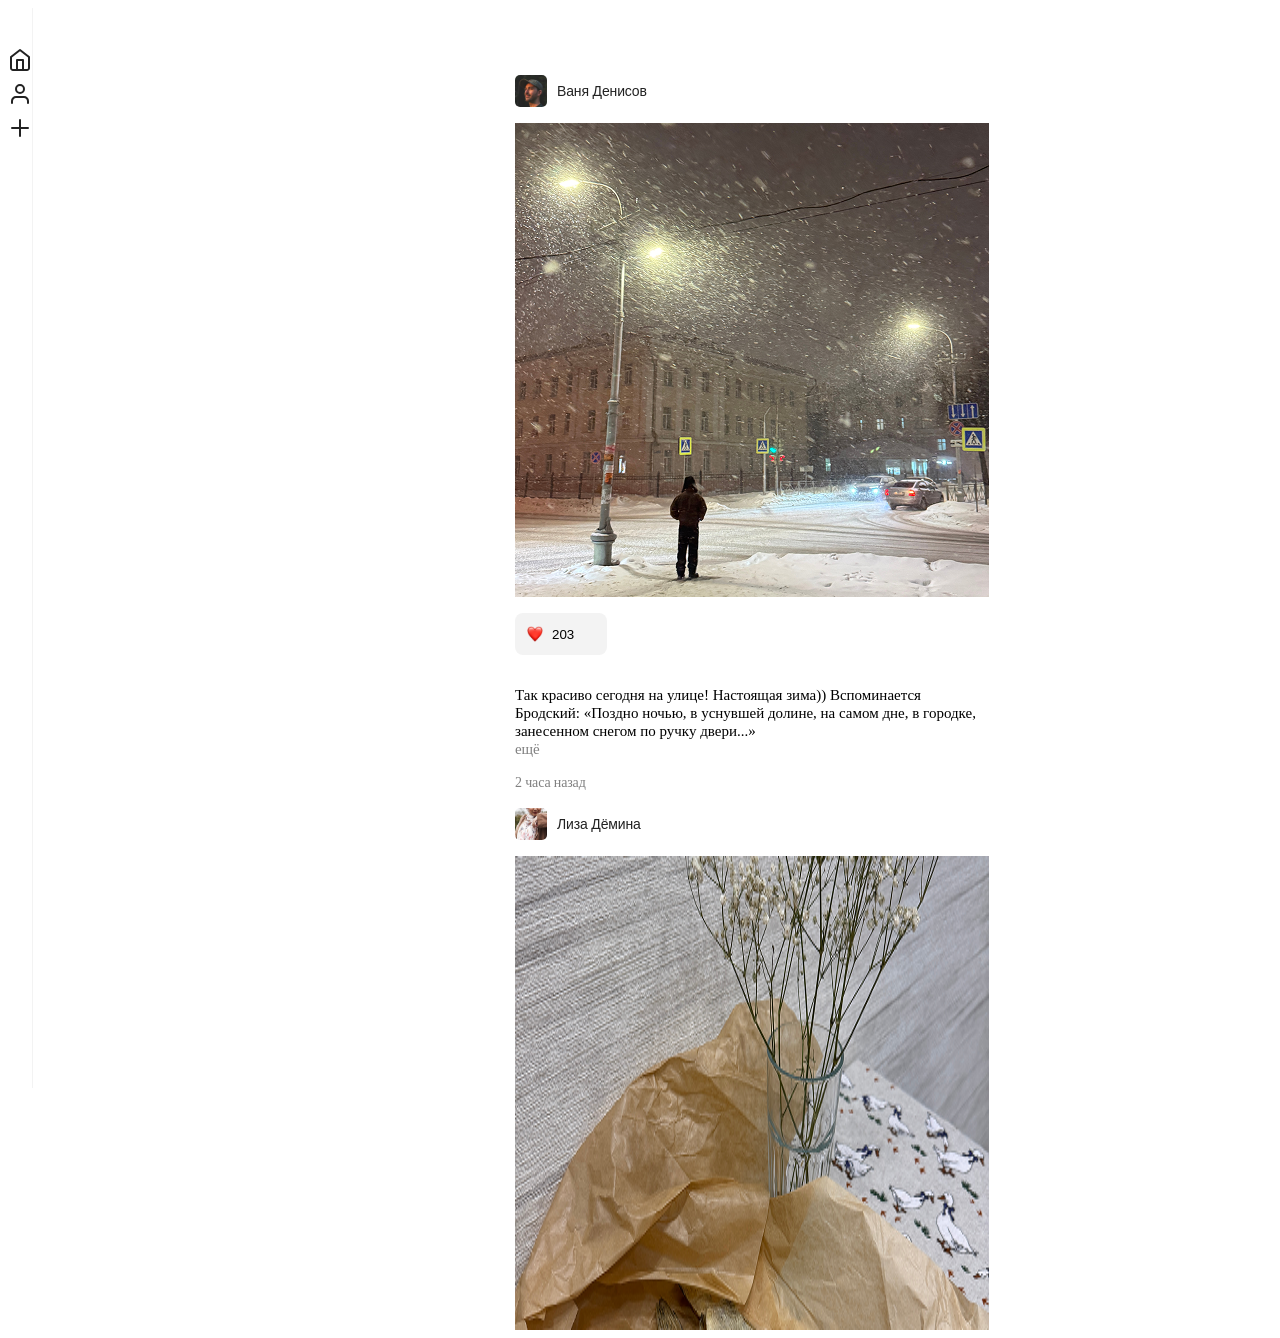
==== web_project/home.html @ cd6565c9 "Add files via upload" ====
<!DOCTYPE html>
<html lang="en">
<head>
    <meta charset="UTF-8">
    <meta name="viewport" content="width=device-width, initial-scale=1.0">
    <title>Home</title>
    <link rel="stylesheet" href="src/index.css">
</head>
<body>
    <div class="home-container">
        <div class="home-container__nav">
            <div class="home-container__nav-item">
                <img src="src/image/home.svg" alt="not icon" class="home-container__nav-item-img">
                <img src="src/image/user.svg" alt="not icon" class="home-container__nav-item-img">
                <img src="src/image/plus.svg" alt="not icon" class="home-container__nav-item-img">
            </div>
        </div>
        <div class="home-container__block">
            <div class="home-container__block-frame"></div>
            <div class="home-container__block-post">
                <div class="home-container__block-main">
                    <div class="home-container__block-user">
                        <img class="home-container__block-img" src="src/image/user_ivan.svg" alt="No avatar">
                        <span class="home-container__block-text-user">Ваня Денисов</span>
                    </div>
                    <div class="home-container__block-add">
                        <button type="button" class="home-container__block-add-btn"></button>
                    </div>
                </div>
                <img class="home-container__block-image-post" src="src/image/home_ivan.png" alt="My image not found">
                <div class="home-container__block-like">
                    <img class="home-container__block-like-img" src="src/image/like.svg" alt="not like">
                    <button class="home-container__block-like-btn">203</button>
                </div>
                <div class="home-container__block-description">
                    <blockquote>
                        <p>
                            Так красиво сегодня на улице! Настоящая зима)) Вспоминается 
                            Бродский: «Поздно ночью, в уснувшей долине, на самом дне, в городке, занесенном снегом по ручку двери...» 
                        </p>
                    </blockquote>
                    <a class="home-container__block-link">ещё</a>
                    <span class="home-container__block-date">2 часа назад</span>
                </div>
            </div>
            <div class="home-container__block-post">
                    <div class="home-container__block-main">
                        <div class="home-container__block-user">
                            <img class="home-container__block-img" src="src/image/user_liza.svg" alt="No avatar">
                            <span class="home-container__block-text-user">Лиза Дёмина</span>
                        </div>
                    </div>
                    <img class="home-container__block-image-post" src="src/image/home_liza.png" alt="My image not found">
            </div>   
        </div>
    </div>
</body>
</html>
---- web_project/src/index.css ----
@font-face {
  font-family: "Golos-UI_VF";
  font-style: normal;
  font-weight: 400;
  /* Браузер сначала попробует найти шрифт локально */
    src: local("Golos-UI_VF"),
       /* Если не получилось, загрузит ttf2 */
       url("/fonts/Golos-UI_VF.ttf") format("ttf");
    src: local("Golos-UI_Medium"),
    url("/fonts/Golos-UI_Medium.ttf") format("ttf");
    src: local("Golos-UI_Regular"),
    url("/fonts/Golos-UI_Regular.ttf") format("ttf"),
}
.container {
    background: #FFFFFF;
    margin: 0;
    display: flex;
    justify-content: center;
    
}
.container__main {
   display: flex;
   flex-direction: column;
   justify-content: center;
   width: 462px;
   height: 501px;
  
}
.container__img {
    width: 462px;
    height: 501px;
   
}
.login-block {
    display: flex;
    flex-direction: column;
    justify-content: space-between;
    align-items: flex-start;
    padding: 0;
    gap: 32px;
    width: 343px;
    height: 251px;
    top: calc(50% - 251px/2 + 0.5px);


}
.login-block__form {
    display: flex;
    flex-direction: column;
    gap: 16px;
    margin-left: 107px;
    margin-top: 300px;
    
}

.login-block__form-label {
    font-weight: 400;
    font-size: 13px;
    line-height: 16px;
    letter-spacing: -0.08px;
    color: #222222;
    
}
.login-block__form-text {
    font-weight: 400;
    font-size: 15px;
    line-height: 18px;
    letter-spacing: -0.15px;
    color: #222222;
 
}
.login-block__form-input {
    display: flex;
    justify-content: space-between;
    margin: 0 auto;
    font-style: normal;
    font-weight: 400;
    font-size: 15px;
    line-height: 18px;
    width: 343px;
    height: 44px;
    background: #F2F3F5;
    border-radius: 10px;
    border: none;
}
.login-block__form-bth {
    display: flex;
    justify-content: center;
    align-items: center;
    padding: 0 16px;
    color: #FFFFFF;
    width: 343px;
    height: 48px;
    font-weight: 500;
    font-style: Medium;
    font-size: 16px;
    line-height: 100%;
    background: #222222;
    border-radius: 10px;
}
.login-block__form-help {
    font-style: normal;
    white-space: nowrap;
    font-weight: 400;
    font-size: 13px;
    line-height: 16px;
    letter-spacing: -0.08px;
    color: #808080;

}
.login-block__form-inputblock {
    display: flex;
    width: 343px;
}
.login-block__form-vector {
    display: flex;
    margin: 10px 10px 0 -40px;
    width: 24px;
    height: 24px;
    background: transparent;
    background-image: url(/src/image/img_glaz.svg);
    border: none;
}
.home-container {
    display: flex;
}
.home-container__nav {
    display: flex;
    flex-direction: column;
    justify-content: space-between;
    width: 72px;
    height: 1080px;
    background: #FFFFFF;
    border-right: 1px solid rgba(34, 34, 34, 0.05);

}
.home-container__nav-item {
    display: flex;
    flex-direction: column;
    align-items: center;
    gap: 10px;
    margin-top: 40px;
    
}
.home-container__nav-item-img {
    width: 24px;
    height: 24px;
}
.home-container__block {
    display: flex;
    flex-direction: column;
}
.home-container__block-frame {
    width: 1369px;
    height: 51px;
}
.home-container__block-post {
    display: flex;
    flex-direction: column;
    justify-content: center;
    align-items: flex-start;
    margin-left: 482px;
}


.home-container__block-user {
    display: flex;
    align-items: center;
    padding: 0;
    gap: 10px;
    width: 132px;
    height: 32px;
}
.home-container__block-main {

    display: flex;
    justify-content: space-between;
    align-items: center;
    padding: 0;
    width: 474px;
    height: 32px;
    margin-top: 16px;
    margin-bottom: 16px;
}
.home-container__block-img {
    width: 32px;
    height: 32px;
    border-radius: 5px; ;
}

.home-container__block-add {
    display: flex;
    justify-content: right;
}
.home-container__block-add-btn {
    width: 24px;
    height: 24px;
    border: none;
    background: transparent;
    background-image: url(/src/image/edit_add_post.svg);
}
.home-container__block-image-post {
    width: 474px;
    height: 474px;
}
.home-container__block-like {
    display: flex;
    align-items: center;
    padding: 6px 12px;
    gap: 3px;
    width: 68px;
    height: 30px;
    margin-top: 16px;
    margin-bottom: 16px;
    background: rgba(34, 34, 34, 0.05);
    border-radius: 8px;

}
.home-container__block-like-img {
    width: 16px;
    height: 16px;
}
.home-container__block-like-btn {
    border: none;
    background: transparent;
}
.home-container__block-description {
    display: flex;
    flex-direction: column;
    width: 100%;
    height: auto;
    gap: 16px;
}
.home-container__block-link {
    width: 28px;
    height: 18px;
    font-style: normal;
    font-weight: 400;
    font-size: 15px;
    line-height: 18px;
    letter-spacing: -0.15px;
    color: #808080;
    font-family: "Golos-UI_Regular, sans-serif";

}
.home-container__block-date {
    font-weight: 400;
    font-size: 14px;
    line-height: 18px;
    letter-spacing: -0.15px;
    color: #808080;
    font-family: "Golos-UI_Regular, sans-serif";
}
.home-container__block-text-user {
    width: 90px;
    height: 18px;
    font-family: "Golos-UI_Medium", sans-serif;
    font-style: normal;
    font-weight: 500;
    font-size: 14px;
    line-height: 18px;
    display: flex;
    align-items: center;
    letter-spacing: -0.15px;
    color: #222222;



}

.profile-container {
    display: flex;
    justify-content: center;
}
.profile-container__block {
    display: flex;
    flex-direction: column;
    justify-content: center ;
    align-items: center;
    margin-bottom: 30px;
}
.profile-container__dop {
    display: flex;
    align-items: center;
    padding: 6px 10px;
    gap: 6px;
    width: 101px;
    height: 30px;
    background: #F2F3F5;
    border-radius: 6px;

}
.profile-container__text {
    width: auto;
    height: 18px;
    font-style: normal;
    font-weight: 400;
    font-size: 15px;
    line-height: 18px;
    letter-spacing: -0.15px;
    color: #222222;


}
.profile-container__picture {
    width: 16px;
    height: 16px;
}
.profile-container__post {
    display: flex;
    flex-wrap: wrap;
  
    justify-content: center;
    padding: 0;
    gap: 2.48px;
  
}
.profile-container_image-post {
    width: 322px;
    height: 322px;
    background: #B4B4B4;
    border-radius: 2px;
}
.profile-container__block-avatar {

    width: 123px;
    height: 123px;
    background: #FFFFFF;
    border-radius: 16px;

}
.profile-container__block-text {
    font-family: "Golos-UI_Medium", sans-serif;
    font-weight: 500;
    font-size: 32px;
    line-height: 32px;
    color: #222222;
    letter-spacing: -0.25;
    margin-top: 25px;
    margin-bottom: 5px;
}
p {
    font-size: 15px;
    color: black;
    line-height: 18px;
    font-family: "Golos-UI_Regular, sans-serif";
}
body {
    font-family: "Golos-UI_VF", sans-serif;
}
h1 {
    font-size: 140px;
    color: #222222;
    font-weight: 700px;
    letter-spacing: -1.5px;
    font-style: bold;
    font-family: "Golos-UI_VF", sans-serif;
    margin-bottom: -30px;
    margin-left: -100px;

 
}

blockquote {
    margin: 0 0 16px 0; 
    padding: 0;
    width: 474px;
    height: 37px;
    font-style: normal;
    font-weight: 400;
    font-size: 15px;
    line-height: 1.2;
    color: #222222;

}
.img-cs {
    width: 380px;
    height: 380px;
    border-radius: 10px;
}
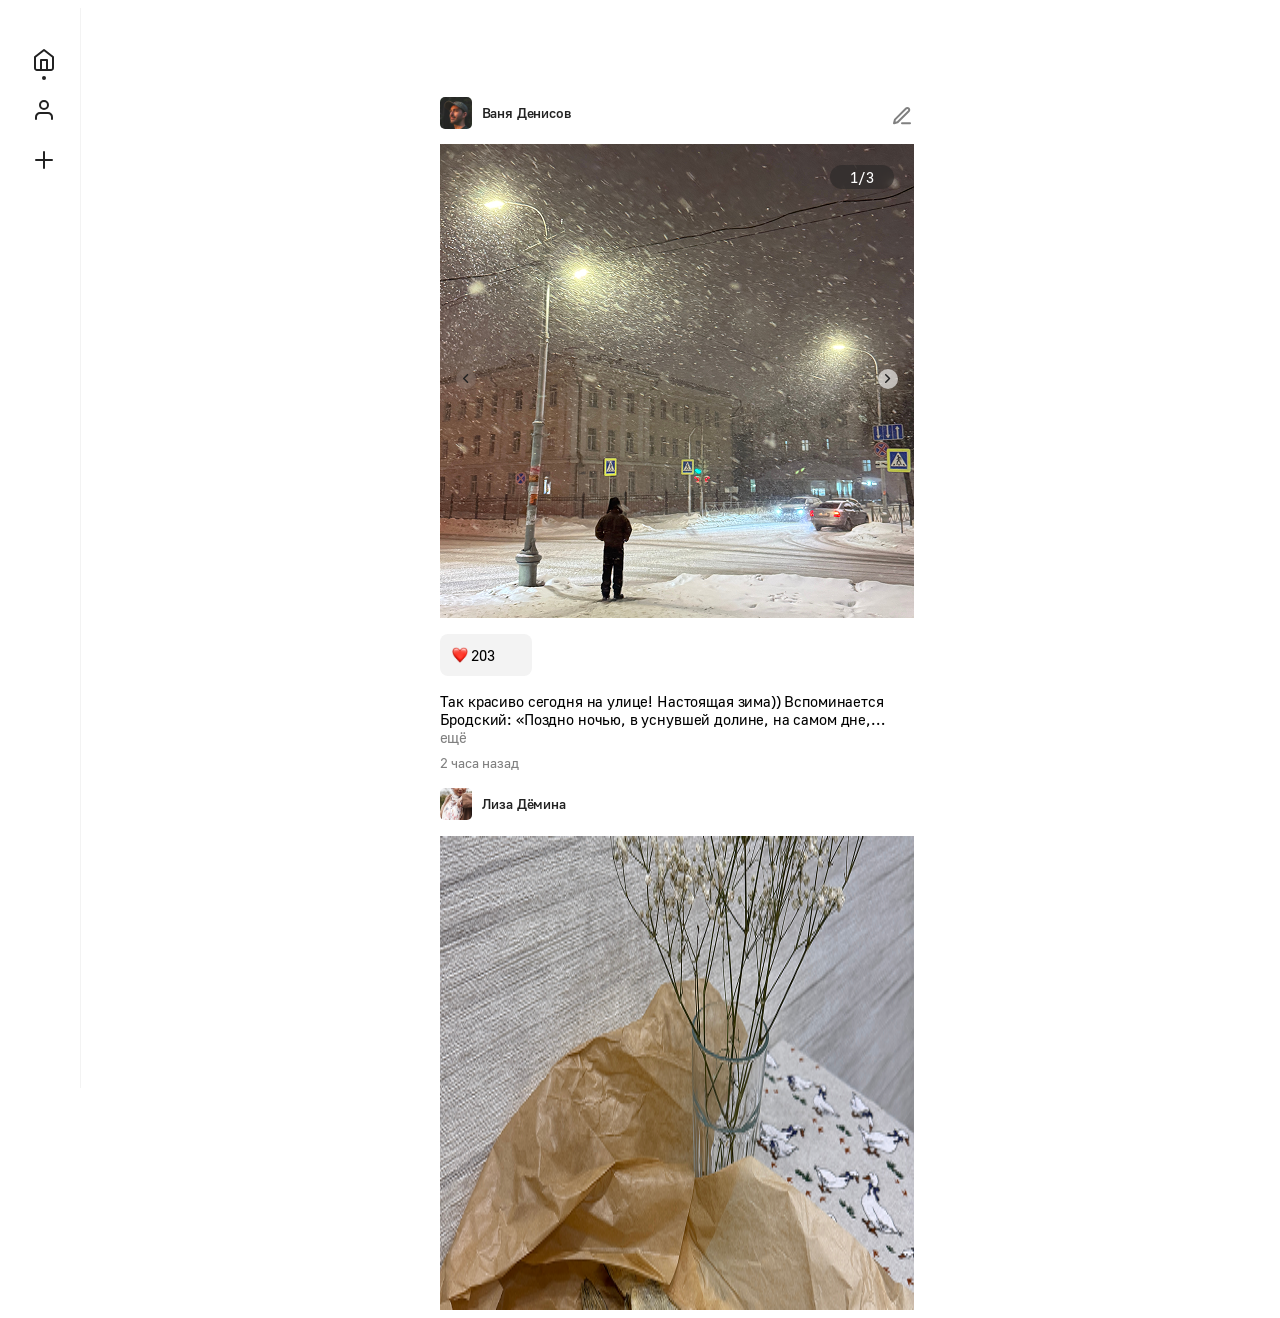
==== commit 907823e1: "Add files via upload" ====
--- a/web_project/home.html
+++ b/web_project/home.html
@@ -1,42 +1,66 @@
 <!DOCTYPE html>
 <html lang="en">
+
 <head>
     <meta charset="UTF-8">
     <meta name="viewport" content="width=device-width, initial-scale=1.0">
     <title>Home</title>
-    <link rel="stylesheet" href="src/index.css">
+    <link type="text/css" rel="stylesheet" href="/web_project/src/style/css/index.css">
 </head>
+
 <body>
     <div class="home-container">
         <div class="home-container__nav">
-            <div class="home-container__nav-item">
-                <img src="src/image/home.svg" alt="not icon" class="home-container__nav-item-img">
-                <img src="src/image/user.svg" alt="not icon" class="home-container__nav-item-img">
-                <img src="src/image/plus.svg" alt="not icon" class="home-container__nav-item-img">
-            </div>
-        </div>
+            <nav class="home-container__nav-item">
+                <div class="home-container__nav-block">
+                    <a class="home-container__nav-a-link"  href="home" aria-label="Главная">
+                        <img src="src/image/home.svg" alt="Главная страница" class="home-container__nav-item-img">
+                        <img class="home-container__nav-item-dot" src="src/image/dot.svg" alt="Активная вкладка">
+                    </a>
+                </div>
+                <div class="home-container__nav-block">
+                     <a href="profile" aria-label="Профиль">
+                        <img src="src/image/user.svg" alt="Страница пользователя" class="home-container__nav-item-img">
+                     </a>
+                </div>
+               <div class="home-container__nav-block">
+                    <a href="#" aria-label="Добавить пост">
+                        <img src="src/image/plus.svg" alt="Добавить пост" class="home-container__nav-item-img">
+                    </a>
+               </div>
+            </nav>
+        </div>  
         <div class="home-container__block">
-            <div class="home-container__block-frame"></div>
             <div class="home-container__block-post">
                 <div class="home-container__block-main">
                     <div class="home-container__block-user">
-                        <img class="home-container__block-img" src="src/image/user_ivan.svg" alt="No avatar">
+                        <img class="home-container__block-img" src="/web_project/src/image/user_ivan.svg" alt="Иконка пользователя">
                         <span class="home-container__block-text-user">Ваня Денисов</span>
                     </div>
                     <div class="home-container__block-add">
                         <button type="button" class="home-container__block-add-btn"></button>
                     </div>
                 </div>
-                <img class="home-container__block-image-post" src="src/image/home_ivan.png" alt="My image not found">
+                <div class="home-container__block-count-img">1/3</div>
+                <div class="home-container__block-slider">
+                    <div class="home-container__block-item-slider home-container__block-item-slider_left">
+                        <a href="# " class="home-container__block-slider-img-left"></a>
+                    </div>
+                    <div class="home-container__block-item-slider">
+                        <a href="#" class="home-container__block-slider-img-right"></a>
+                    </div>
+                </div>
+                <img class="home-container__block-image-post" src="src/image/home_ivan.png" alt="Картинка поста">
                 <div class="home-container__block-like">
-                    <img class="home-container__block-like-img" src="src/image/like.svg" alt="not like">
-                    <button class="home-container__block-like-btn">203</button>
+                    <img class="home-container__block-like-img" src="/web_project/src/image/like.svg" alt="Эмодзи">
+                    <p class="home-container__block-like-count">203</p>
                 </div>
                 <div class="home-container__block-description">
                     <blockquote>
-                        <p>
-                            Так красиво сегодня на улице! Настоящая зима)) Вспоминается 
-                            Бродский: «Поздно ночью, в уснувшей долине, на самом дне, в городке, занесенном снегом по ручку двери...» 
+                        <p class="home-container__block-description-text">
+                            Так красиво сегодня на улице! Настоящая зима)) Вспоминается
+                            Бродский: «Поздно ночью, в уснувшей долине, на самом дне, в городке, занесенном снегом
+                            по ручку двери...»
                         </p>
                     </blockquote>
                     <a class="home-container__block-link">ещё</a>
@@ -44,14 +68,14 @@
                 </div>
             </div>
             <div class="home-container__block-post">
-                    <div class="home-container__block-main">
-                        <div class="home-container__block-user">
-                            <img class="home-container__block-img" src="src/image/user_liza.svg" alt="No avatar">
-                            <span class="home-container__block-text-user">Лиза Дёмина</span>
-                        </div>
+                <div class="home-container__block-main">
+                    <div class="home-container__block-user">
+                        <img class="home-container__block-img" src="/web_project/src/image/user_liza.svg" alt="Иконка пользователя">
+                        <span class="home-container__block-text-user">Лиза Дёмина</span>
                     </div>
-                    <img class="home-container__block-image-post" src="src/image/home_liza.png" alt="My image not found">
-            </div>   
+                </div>
+                <img class="home-container__block-image-post" src="src/image/home_liza.png" alt="Картинка поста">
+            </div>
         </div>
     </div>
 </body>
--- a/web_project/src/style/css/index.css
+++ b/web_project/src/style/css/index.css
@@ -0,0 +1,32 @@
+/* разные файлы, font  писать 1 свойством  */
+@import url("/web_project/src/style/css/font.css");
+@import url("/web_project/src/style/css/home.css");
+@import url("/web_project/src/style/css/login.css");
+@import url("/web_project/src/style/css/profile.css");
+p {
+    font: normal 15px/18px "Golos-UI_Regular", sans-serif;
+    color: black;
+}
+
+body {
+    font: normal 15px/18px "Golos-UI_VF", sans-serif;
+}
+
+blockquote {
+    margin: 0; 
+    padding: 0;
+    max-width: 474px;
+    letter-spacing: -0.15px;
+    font: normal 15px/18px "Golos-UI_Regular", sans-serif;
+    color: #222222;
+    display: -webkit-box; /* Создает гибкую коробку для многострочного обрезания */
+    -webkit-line-clamp: 2; /* Ограничение по числу строк */
+    -webkit-box-orient: vertical; /* Вертикальное направление */
+    line-clamp: 2;
+    overflow: hidden; /* Обрезает содержимое за пределами контейнера */
+    text-overflow: ellipsis; /* Многоточие в конце */
+    line-height: 18px; /* Высота строки, чтобы соответствовать line-height в font */
+    text-align: start; /* Или center, left, right, в зависимости от выравнивания */
+
+}
+
